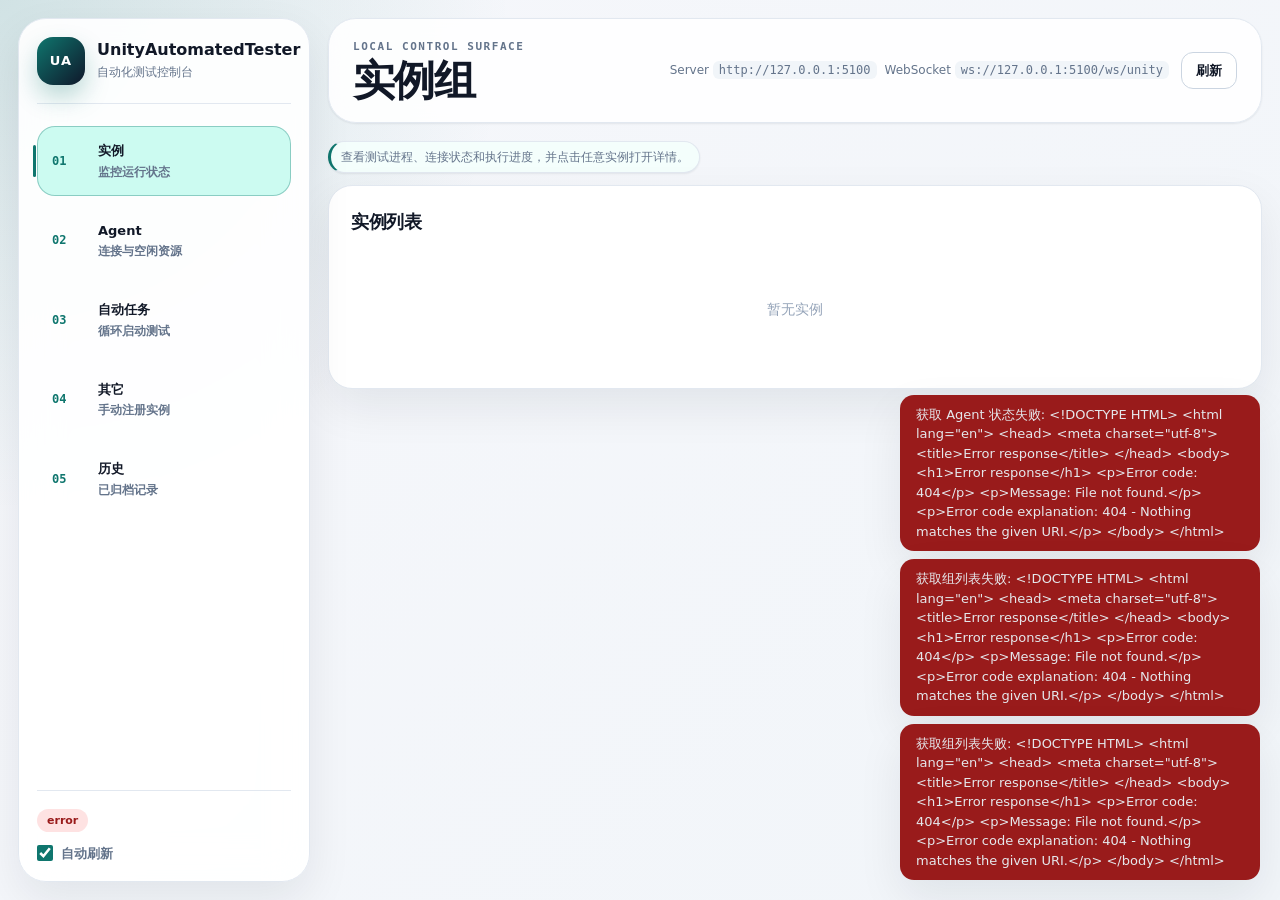
==== server/app/web/index.html @ c998a2e7 "第一次提交" ====
<!DOCTYPE html>
<html lang="zh-CN">
<head>
<meta charset="UTF-8">
<meta name="viewport" content="width=device-width, initial-scale=1.0, viewport-fit=cover">
<meta name="color-scheme" content="light dark">
<meta name="theme-color" content="#f6f7fb" media="(prefers-color-scheme:light)">
<meta name="theme-color" content="#080b12" media="(prefers-color-scheme:dark)">
<title>UnityAutomatedTester</title>
<link rel="stylesheet" href="styles.css">
</head>
<body>
<a href="#main-content" class="skip-link">跳转到主内容</a>

<div id="app" class="shell">
  <aside class="sidebar" aria-label="功能导航">
    <div class="brand-block">
      <div class="brand-mark" aria-hidden="true">UA</div>
      <div>
        <h1>UnityAutomatedTester</h1>
        <p>自动化测试控制台</p>
      </div>
    </div>

    <nav class="side-tabs" role="tablist" aria-label="功能选项卡">
      <button type="button" class="side-tab active" role="tab" id="tab-instances" aria-selected="true" aria-controls="panel-instances" onclick="switchTab('instances')">
        <span class="tab-kicker">01</span>
        <span class="tab-title">实例</span>
        <span class="tab-desc">监控运行状态</span>
      </button>
      <button type="button" class="side-tab" role="tab" id="tab-agents" aria-selected="false" aria-controls="panel-agents" onclick="switchTab('agents')">
        <span class="tab-kicker">02</span>
        <span class="tab-title">Agent</span>
        <span class="tab-desc">连接与空闲资源</span>
      </button>
      <button type="button" class="side-tab" role="tab" id="tab-automation" aria-selected="false" aria-controls="panel-automation" onclick="switchTab('automation')">
        <span class="tab-kicker">03</span>
        <span class="tab-title">自动任务</span>
        <span class="tab-desc">循环启动测试</span>
      </button>
      <button type="button" class="side-tab" role="tab" id="tab-tools" aria-selected="false" aria-controls="panel-tools" onclick="switchTab('tools')">
        <span class="tab-kicker">04</span>
        <span class="tab-title">其它</span>
        <span class="tab-desc">手动注册实例</span>
      </button>
      <button type="button" class="side-tab" role="tab" id="tab-history" aria-selected="false" aria-controls="panel-history" onclick="switchTab('history')">
        <span class="tab-kicker">05</span>
        <span class="tab-title">历史</span>
        <span class="tab-desc">已归档记录</span>
      </button>
    </nav>

    <div class="sidebar-footer">
      <span id="health-badge" class="badge badge-pending" role="status" aria-live="polite">checking...</span>
      <label class="toggle-label">
        <input type="checkbox" id="auto-refresh" checked onchange="toggleAutoRefresh()">
        自动刷新
      </label>
    </div>
  </aside>

  <main class="workspace" id="main-content">
    <header class="topbar">
      <div>
        <p class="eyebrow">Local Control Surface</p>
        <h2 id="page-title">Unity 实例</h2>
      </div>
      <div class="topbar-actions">
        <div class="server-info">
          <span>Server <code>http://127.0.0.1:5100</code></span>
          <span>WebSocket <code>ws://127.0.0.1:5100/ws/unity</code></span>
        </div>
        <button type="button" onclick="refreshAll()">刷新</button>
      </div>
    </header>

    <section class="tab-panel active" id="panel-instances" role="tabpanel" aria-labelledby="tab-instances">
      <div class="panel-note">查看测试进程、连接状态和执行进度，并点击任意实例打开详情。</div>
      <section class="card instance-list-section" aria-labelledby="instances-heading">
        <h3 id="instances-heading">实例列表</h3>
        <div id="instance-list">
          <div class="empty">暂无实例</div>
        </div>
      </section>
    </section>

    <section class="tab-panel" id="panel-agents" role="tabpanel" aria-labelledby="tab-agents" hidden>
      <div class="panel-note">查看 Agent 连接状态、空闲项目实例和资源占用情况。</div>
      <div id="agent-list">
        <div class="empty">暂无 Agent 连接</div>
      </div>
    </section>

    <section class="tab-panel" id="panel-automation" role="tabpanel" aria-labelledby="tab-automation" hidden>
      <div class="panel-note">配置循环自动任务：一轮完成后等待指定时间，有空闲实例后继续下一轮。</div>
      <section class="card" aria-labelledby="automation-heading">
        <div class="card-header">
          <h3 id="automation-heading">自动任务</h3>
          <button type="button" class="btn-primary" onclick="openAutomationCreateDialog()">+ 新建任务</button>
        </div>
        <div id="automation-list">
          <div class="empty">暂无自动任务</div>
        </div>
      </section>
    </section>

    <section class="tab-panel" id="panel-tools" role="tabpanel" aria-labelledby="tab-tools" hidden>
      <div class="panel-note">用于 Unity 已打开时，将外部实例手动注册到控制台。</div>
      <section class="card" aria-labelledby="manual-heading">
        <h3 id="manual-heading">手动注册</h3>
        <div class="form-group">
          <label for="inp-manual-id">instance_id</label>
          <input type="text" id="inp-manual-id" autocomplete="off" spellcheck="false" value="manual-unity-001">
        </div>
        <div class="form-actions">
          <button type="button" class="btn-primary" onclick="registerManual(this)">注册</button>
        </div>
        <div id="manual-error" class="error-box" role="alert" aria-live="assertive" hidden></div>
      </section>
    </section>

    <section class="tab-panel" id="panel-history" role="tabpanel" aria-labelledby="tab-history" hidden>
      <div class="panel-note">已归档的组执行记录。</div>
      <section class="card history-list-section" aria-labelledby="history-heading">
        <div class="card-header">
          <h3 id="history-heading">执行历史 — 组</h3>
          <div>
            <span id="history-selected-count" style="margin-right:8px;color:var(--color-text-secondary);font-size:13px"></span>
            <button type="button" class="btn-sm" onclick="selectAllHistory()">全选</button>
            <button type="button" class="btn-sm" onclick="unselectAllHistory()">取消选择</button>
            <button type="button" class="btn-sm btn-danger" onclick="deleteSelectedHistory()">删除选中</button>
          </div>
        </div>
        <div id="history-groups-list">
          <div class="empty">暂无组历史记录</div>
        </div>
        <div id="history-pagination" class="pagination-bar" hidden>
          <span id="pagination-info" class="pagination-info"></span>
          <div class="pagination-btns">
            <button type="button" class="btn-sm" onclick="goToHistoryPage(1)">首页</button>
            <button type="button" class="btn-sm" id="pagination-prev" onclick="goToHistoryPage(_historyPage - 1)">上一页</button>
            <span id="pagination-pages" class="pagination-pages"></span>
            <button type="button" class="btn-sm" id="pagination-next" onclick="goToHistoryPage(_historyPage + 1)">下一页</button>
            <button type="button" class="btn-sm" onclick="goToHistoryPage(_historyTotalPages)">末页</button>
          </div>
        </div>
      </section>
    </section>
  </main>

  <div id="automation-modal" class="overlay" role="dialog" aria-modal="true" aria-labelledby="automation-modal-title" hidden>
    <div class="detail-panel automation-modal-panel">
      <div class="detail-header">
        <h2 id="automation-modal-title">新建自动任务</h2>
        <button class="close-btn" onclick="closeAutomationDialog()" aria-label="关闭">&times;</button>
      </div>
      <div class="detail-body">
        <form id="automation-form" novalidate>
          <div class="form-grid two-col">
            <div class="form-group">
              <label for="auto-name">任务名称</label>
              <input type="text" id="auto-name" autocomplete="off" spellcheck="false" value="Auto Task">
            </div>
            <div class="form-group">
              <label for="auto-project-id">project_id</label>
              <input type="text" id="auto-project-id" autocomplete="off" spellcheck="false" value="Project-One">
            </div>
            <div class="form-group">
              <label for="auto-interval">等待间隔秒数</label>
              <input type="number" id="auto-interval" min="0" value="300">
            </div>
            <div class="form-group">
              <label for="auto-max-runs">最大运行次数 <span class="json-badge">留空无限</span></label>
              <input type="number" id="auto-max-runs" min="1" placeholder="无限循环">
            </div>
            <div class="form-group">
              <label for="auto-battle-log-root">战斗服日志路径 <span class="json-badge">可选</span></label>
              <input type="text" id="auto-battle-log-root" autocomplete="off" spellcheck="false" placeholder="D:\...\logs\Battle">
            </div>
            <div class="form-group">
              <label for="auto-group-name">group_name</label>
              <input type="text" id="auto-group-name" autocomplete="off" spellcheck="false" value="Auto Group">
            </div>
            <div class="form-group">
              <label for="auto-method">execute_method</label>
              <input type="text" id="auto-method" autocomplete="off" spellcheck="false" value="HotFix.Test.GameAutomatedTester.AutomatedTesterStart.BatchStartTest">
            </div>
          </div>
          <div class="form-group">
            <label for="auto-group-args">组公共 args <span class="json-badge">JSON，与实例 args 合并</span></label>
            <textarea id="auto-group-args" rows="5" spellcheck="false" autocomplete="off" style="font-family:'SF Mono',Consolas,monospace">{}</textarea>
          </div>
          <div class="form-section-divider">
            <h4>实例配置</h4>
            <button type="button" class="btn-sm" onclick="addAutomationInstance()">+ 添加实例</button>
          </div>
          <div id="automation-instances"></div>
          <div id="automation-error" class="error-box" role="alert" aria-live="assertive" hidden></div>
          <div class="form-actions" style="margin-top:16px">
            <button type="button" onclick="closeAutomationDialog()">取消</button>
            <button type="button" class="btn-primary" onclick="createAutomationTaskFromDialog(this)">保存任务</button>
          </div>
        </form>
      </div>
    </div>
  </div>

  <div id="detail-overlay" class="overlay" role="dialog" aria-modal="true" aria-labelledby="detail-title" hidden>
    <div class="detail-panel">
      <div class="detail-header">
        <button class="back-btn" id="detail-back-btn" onclick="backFromInstanceDetail()" aria-label="返回" hidden>&larr; 返回</button>
        <h2 id="detail-title">实例详情</h2>
        <button class="close-btn" onclick="closeDetail()" aria-label="关闭详情">&times;</button>
      </div>
      <div class="detail-body">
        <div class="detail-section" id="detail-section-info">
          <h3>基本信息</h3>
          <table id="detail-info" class="info-table" aria-label="基本信息"></table>
        </div>
        <div class="detail-section" id="detail-section-progress">
          <h3>进度</h3>
          <div id="detail-progress"></div>
        </div>
        <div class="detail-section" id="detail-section-logs">
          <h3>日志</h3>
          <div id="detail-logs" class="logs-container" role="log" aria-live="polite">
            <div class="empty">暂无日志</div>
          </div>
        </div>
        <div class="detail-section" id="detail-section-result">
          <h3>结果</h3>
          <div id="detail-result" class="result-box">
            <div class="empty">暂无结果</div>
          </div>
        </div>
        <div class="detail-section" id="detail-section-actions">
          <h3>操作</h3>
          <div class="detail-actions">
            <button type="button" onclick="sendPing(currentDetailId)">发送 Ping</button>
            <button type="button" onclick="sendShutdown(currentDetailId)" class="btn-danger">发送 Shutdown</button>
            <button type="button" onclick="sendStartTest(currentDetailId)">发送 Start Test</button>
            <button type="button" onclick="sendStopTest(currentDetailId)">发送 Stop Test</button>
            <button type="button" onclick="stopInstance(currentDetailId)" class="btn-danger">停止实例</button>
          </div>
          <div class="form-group" style="margin-top:12px">
            <label for="inp-custom-message">自定义消息 <span class="json-badge">JSON</span></label>
            <textarea id="inp-custom-message" rows="4" spellcheck="false" autocomplete="off">{
  "type": "custom_command",
  "payload": {
    "message": "hello unity"
  }
}</textarea>
          </div>
          <button type="button" onclick="sendCustomMessage(currentDetailId)">发送自定义消息</button>
          <div id="detail-error" class="error-box" role="alert" aria-live="assertive" hidden></div>
        </div>
      </div>
    </div>
  </div>

  <div id="toast-container" aria-live="polite" aria-relevant="additions"></div>
</div>

<div id="automation-detail-modal" class="overlay" role="dialog" aria-modal="true" aria-labelledby="auto-detail-title" hidden>
  <div class="detail-panel" style="max-width:1000px">
    <div class="detail-header">
      <h2 id="auto-detail-title">自动任务详情</h2>
      <button class="close-btn" onclick="closeAutomationDetail()" aria-label="关闭">&times;</button>
    </div>
    <div class="detail-body">
      <div class="detail-section">
        <h3>任务配置</h3>
        <table id="auto-detail-info" class="info-table" aria-label="任务配置"></table>
      </div>
      <div class="detail-section">
        <h3>任务总结</h3>
        <div id="auto-detail-summary" style="display:flex;gap:24px;flex-wrap:wrap"></div>
      </div>
      <div class="detail-section" id="auto-detail-runs-section">
        <h3>执行记录</h3>
        <div id="auto-detail-runs"><div class="empty">暂无执行记录</div></div>
      </div>
    </div>
  </div>
</div>

<script src="app.js"></script>
</body>
</html>
---- server/app/web/styles.css ----
/* ======== Theme ======== */
:root {
  --color-bg: #f6f7fb;
  --color-shell: #ffffff;
  --color-surface: #ffffff;
  --color-surface-soft: #f1f5f9;
  --color-text: #111827;
  --color-text-secondary: #64748b;
  --color-text-muted: #94a3b8;
  --color-border: #e2e8f0;
  --color-border-strong: #cbd5e1;
  --color-input-bg: #f8fafc;
  --color-primary: #0f766e;
  --color-primary-hover: #0d9488;
  --color-primary-soft: #ccfbf1;
  --color-danger: #dc2626;
  --color-danger-hover: #b91c1c;
  --color-success: #22c55e;
  --color-success-bg: #dcfce7;
  --color-error-bg: #fee2e2;
  --color-error-text: #991b1b;
  --color-error-border: #fecaca;
  --color-overlay: rgba(15, 23, 42, 0.45);
  --color-logs-bg: #0f172a;
  --color-logs-text: #dbeafe;
  --shadow-card: 0 18px 45px rgba(15, 23, 42, 0.08);
  --shadow-subtle: 0 1px 2px rgba(15, 23, 42, 0.08);
  --safe-area-top: env(safe-area-inset-top, 0px);
  --safe-area-bottom: env(safe-area-inset-bottom, 0px);
  --safe-area-left: env(safe-area-inset-left, 0px);
  --safe-area-right: env(safe-area-inset-right, 0px);
  color-scheme: light;
}

@media (prefers-color-scheme: dark) {
  :root {
    --color-bg: #080b12;
    --color-shell: #0f172a;
    --color-surface: #111827;
    --color-surface-soft: #1e293b;
    --color-text: #e5e7eb;
    --color-text-secondary: #94a3b8;
    --color-text-muted: #64748b;
    --color-border: #1f2937;
    --color-border-strong: #334155;
    --color-input-bg: #0f172a;
    --color-primary: #2dd4bf;
    --color-primary-hover: #5eead4;
    --color-primary-soft: rgba(45, 212, 191, 0.14);
    --color-danger: #ef4444;
    --color-danger-hover: #f87171;
    --color-success-bg: #064e3b;
    --color-error-bg: #450a0a;
    --color-error-text: #fca5a5;
    --color-error-border: #7f1d1d;
    --color-overlay: rgba(0, 0, 0, 0.68);
    --color-logs-bg: #020617;
    --color-logs-text: #cbd5e1;
    --shadow-card: 0 22px 55px rgba(0, 0, 0, 0.32);
    --shadow-subtle: 0 1px 2px rgba(0, 0, 0, 0.35);
    color-scheme: dark;
  }
}

/* ======== Reset ======== */
*,
*::before,
*::after {
  box-sizing: border-box;
}

* {
  margin: 0;
  padding: 0;
}

html {
  min-height: 100%;
}

body {
  min-height: 100vh;
  font-family: ui-sans-serif, system-ui, -apple-system, BlinkMacSystemFont, "Segoe UI", sans-serif;
  background:
    radial-gradient(circle at top left, rgba(15, 118, 110, 0.16), transparent 32rem),
    linear-gradient(135deg, var(--color-bg), var(--color-surface-soft));
  color: var(--color-text);
  line-height: 1.5;
  -webkit-tap-highlight-color: transparent;
  touch-action: manipulation;
  padding: var(--safe-area-top) var(--safe-area-right) var(--safe-area-bottom) var(--safe-area-left);
}

button,
input,
textarea {
  font: inherit;
}

/* ======== Accessibility ======== */
.skip-link {
  position: fixed;
  top: -100%;
  left: 50%;
  z-index: 9999;
  transform: translateX(-50%);
  background: var(--color-primary);
  color: #fff;
  padding: 8px 16px;
  border-radius: 0 0 10px 10px;
  font-size: 14px;
  font-weight: 700;
  text-decoration: none;
  transition: top 0.2s ease;
}

.skip-link:focus {
  top: 0;
}

/* ======== Shell ======== */
.shell {
  width: min(1440px, 100%);
  min-height: 100vh;
  margin: 0 auto;
  padding: 18px;
  display: grid;
  grid-template-columns: 292px minmax(0, 1fr);
  gap: 18px;
  overflow-x: hidden;
}

.sidebar {
  position: sticky;
  top: 18px;
  height: calc(100vh - 36px);
  min-height: 620px;
  display: flex;
  flex-direction: column;
  padding: 18px;
  border: 1px solid var(--color-border);
  border-radius: 28px;
  background: color-mix(in srgb, var(--color-shell) 92%, transparent);
  box-shadow: var(--shadow-card);
  backdrop-filter: blur(20px);
}

.brand-block {
  display: grid;
  grid-template-columns: 48px minmax(0, 1fr);
  gap: 12px;
  align-items: center;
  padding-bottom: 18px;
  border-bottom: 1px solid var(--color-border);
}

.brand-mark {
  display: grid;
  place-items: center;
  width: 48px;
  height: 48px;
  border-radius: 16px;
  background: linear-gradient(135deg, var(--color-primary), #0f172a);
  color: #fff;
  font-size: 13px;
  font-weight: 900;
  letter-spacing: 0.08em;
  box-shadow: 0 12px 25px rgba(15, 118, 110, 0.28);
}

.brand-block h1 {
  font-size: 16px;
  line-height: 1.15;
  text-wrap: balance;
}

.brand-block p,
.eyebrow,
.panel-note,
.tab-desc {
  color: var(--color-text-secondary);
}

.brand-block p {
  margin-top: 4px;
  font-size: 12px;
}

.side-tabs {
  display: grid;
  gap: 10px;
  margin-top: 22px;
}

.side-tab {
  position: relative;
  display: grid;
  grid-template-columns: 34px minmax(0, 1fr);
  grid-template-areas:
    "kicker title"
    "kicker desc";
  column-gap: 12px;
  row-gap: 2px;
  width: 100%;
  padding: 14px;
  border: 1px solid transparent;
  border-radius: 18px;
  background: transparent;
  color: var(--color-text);
  text-align: left;
  cursor: pointer;
  transition: background-color 0.18s ease, border-color 0.18s ease, transform 0.12s ease, color 0.18s ease;
}

.side-tab:hover {
  background: var(--color-surface-soft);
  transform: translateX(2px);
}

.side-tab:focus-visible,
button:focus-visible,
input:focus-visible,
textarea:focus-visible {
  outline: 2px solid var(--color-primary);
  outline-offset: 2px;
}

.side-tab.active {
  background: var(--color-primary-soft);
  border-color: color-mix(in srgb, var(--color-primary) 35%, transparent);
}

.side-tab.active::before {
  content: "";
  position: absolute;
  left: -5px;
  top: 18px;
  bottom: 18px;
  width: 3px;
  border-radius: 999px;
  background: var(--color-primary);
}

.tab-kicker {
  grid-area: kicker;
  align-self: center;
  color: var(--color-primary);
  font-family: "SF Mono", Consolas, monospace;
  font-size: 12px;
  font-weight: 800;
}

.tab-title {
  grid-area: title;
  font-weight: 800;
}

.tab-desc {
  grid-area: desc;
  font-size: 12px;
  min-width: 0;
  overflow: hidden;
  text-overflow: ellipsis;
  white-space: nowrap;
}

.sidebar-footer {
  margin-top: auto;
  display: grid;
  gap: 12px;
  padding-top: 18px;
  border-top: 1px solid var(--color-border);
}

.workspace {
  min-width: 0;
  display: grid;
  grid-template-rows: auto auto;
  align-content: start;
  gap: 18px;
}

.topbar {
  display: flex;
  justify-content: space-between;
  gap: 18px;
  align-items: center;
  padding: 20px 24px;
  border: 1px solid var(--color-border);
  border-radius: 28px;
  background: color-mix(in srgb, var(--color-shell) 88%, transparent);
  box-shadow: var(--shadow-subtle);
  backdrop-filter: blur(20px);
}

.eyebrow {
  font-family: "SF Mono", Consolas, monospace;
  font-size: 11px;
  font-weight: 800;
  letter-spacing: 0.14em;
  text-transform: uppercase;
}

.topbar h2 {
  margin-top: 4px;
  font-size: clamp(24px, 4vw, 42px);
  line-height: 1;
  letter-spacing: -0.04em;
  text-wrap: balance;
}

.topbar-actions {
  min-width: 0;
  display: flex;
  align-items: center;
  gap: 12px;
}

.server-info {
  min-width: 0;
  display: flex;
  flex-wrap: wrap;
  justify-content: flex-end;
  gap: 8px;
  color: var(--color-text-secondary);
  font-size: 12px;
}

.server-info span {
  min-width: 0;
  max-width: 360px;
  overflow: hidden;
  text-overflow: ellipsis;
  white-space: nowrap;
}

code {
  padding: 2px 6px;
  border-radius: 6px;
  background: var(--color-surface-soft);
  font-family: "SF Mono", Consolas, monospace;
  font-size: 12px;
}

.tab-panel {
  min-width: 0;
  display: grid;
  grid-auto-rows: max-content;
  align-content: start;
  gap: 12px;
}

.tab-panel[hidden] {
  display: none;
}

.panel-note {
  width: fit-content;
  max-width: 100%;
  padding: 7px 10px;
  border: 1px solid var(--color-border);
  border-left: 3px solid var(--color-primary);
  border-radius: 999px;
  background: color-mix(in srgb, var(--color-surface) 78%, var(--color-primary-soft));
  font-size: 12px;
  line-height: 1.35;
  box-shadow: var(--shadow-subtle);
}

.card {
  min-width: 0;
  padding: 22px;
  border: 1px solid var(--color-border);
  border-radius: 24px;
  background: var(--color-surface);
  box-shadow: var(--shadow-card);
}

.card h3 {
  margin-bottom: 18px;
  font-size: 18px;
  letter-spacing: -0.02em;
}

/* ======== Form ======== */
.form-grid {
  display: grid;
  grid-template-columns: repeat(2, minmax(0, 1fr));
  gap: 14px;
}

.form-group {
  margin-bottom: 14px;
}

.form-group label {
  display: block;
  margin-bottom: 6px;
  color: var(--color-text-secondary);
  font-size: 12px;
  font-weight: 800;
  letter-spacing: 0.02em;
}

.form-group input,
.form-group textarea {
  width: 100%;
  min-width: 0;
  padding: 10px 12px;
  border: 1px solid var(--color-border-strong);
  border-radius: 12px;
  background: var(--color-input-bg);
  color: var(--color-text);
  font-family: "SF Mono", Consolas, monospace;
  font-size: 13px;
  transition: border-color 0.15s ease, box-shadow 0.15s ease, background-color 0.15s ease;
}

.form-group input:focus-visible,
.form-group textarea:focus-visible {
  border-color: var(--color-primary);
  box-shadow: 0 0 0 4px color-mix(in srgb, var(--color-primary) 18%, transparent);
}

textarea {
  min-height: 120px;
  resize: vertical;
  tab-size: 2;
}

.json-badge {
  display: inline-block;
  padding: 1px 6px;
  border-radius: 999px;
  background: var(--color-primary-soft);
  color: var(--color-primary);
  font-size: 10px;
  font-weight: 900;
}

.form-actions,
.detail-actions {
  display: flex;
  flex-wrap: wrap;
  gap: 8px;
}

/* ======== Buttons ======== */
button {
  min-height: 34px;
  display: inline-flex;
  align-items: center;
  justify-content: center;
  gap: 6px;
  padding: 8px 14px;
  border: 1px solid var(--color-border-strong);
  border-radius: 12px;
  background: var(--color-surface);
  color: var(--color-text);
  font-size: 13px;
  font-weight: 750;
  cursor: pointer;
  touch-action: manipulation;
  -webkit-tap-highlight-color: transparent;
  transition: background-color 0.15s ease, border-color 0.15s ease, color 0.15s ease, transform 0.1s ease;
}

button:hover {
  background: var(--color-surface-soft);
  border-color: var(--color-text-muted);
}

button:active {
  transform: translateY(1px) scale(0.99);
}

button:disabled {
  opacity: 0.58;
  cursor: not-allowed;
  transform: none;
}

.btn-primary {
  border-color: var(--color-primary);
  background: var(--color-primary);
  color: #fff;
}

.btn-primary:hover {
  border-color: var(--color-primary-hover);
  background: var(--color-primary-hover);
}

.btn-danger {
  border-color: var(--color-danger);
  background: var(--color-danger);
  color: #fff;
}

.btn-danger:hover {
  border-color: var(--color-danger-hover);
  background: var(--color-danger-hover);
}

.btn-loading {
  position: relative;
  color: transparent !important;
  pointer-events: none;
}

.btn-loading::after {
  content: "";
  position: absolute;
  left: 50%;
  top: 50%;
  width: 14px;
  height: 14px;
  margin: -7px 0 0 -7px;
  border: 2px solid rgba(255,255,255,0.35);
  border-top-color: #fff;
  border-radius: 50%;
  animation: btnSpin 0.6s linear infinite;
}

@keyframes btnSpin {
  to { transform: rotate(360deg); }
}

.toggle-label {
  display: flex;
  align-items: center;
  gap: 8px;
  color: var(--color-text-secondary);
  font-size: 13px;
  font-weight: 700;
  cursor: pointer;
}

.toggle-label input {
  width: 16px;
  height: 16px;
  accent-color: var(--color-primary);
}

/* ======== Badges ======== */
.badge,
.state-badge {
  display: inline-flex;
  max-width: 100%;
  align-items: center;
  overflow: hidden;
  text-overflow: ellipsis;
  white-space: nowrap;
  border-radius: 999px;
  font-size: 11px;
  font-weight: 850;
  line-height: 1;
}

.badge {
  width: fit-content;
  padding: 6px 10px;
}

.state-badge {
  padding: 6px 9px;
}

.badge-ok { background: var(--color-success-bg); color: #065f46; }
.badge-error { background: var(--color-error-bg); color: var(--color-error-text); }
.badge-pending { background: #fef3c7; color: #92400e; }

.state-waiting_for_connection { background: #fef3c7; color: #92400e; }
.state-connected { background: #dbeafe; color: #1e40af; }
.state-running { background: #ede9fe; color: #5b21b6; }
.state-completed { background: #dcfce7; color: #166534; }
.state-failed { background: #fee2e2; color: #991b1b; }
.state-stopped { background: var(--color-surface-soft); color: var(--color-text-secondary); }
.state-stopping { background: #fef3c7; color: #92400e; }
.state-disconnected { background: #ffedd5; color: #9a3412; }
.state-ready { background: #dbeafe; color: #1e40af; }
.state-timeout { background: #fee2e2; color: #991b1b; }
.state-created { background: var(--color-border); color: var(--color-text); }
.state-starting { background: #fef3c7; color: #92400e; }

/* ======== Agent Fleet ======== */
#agent-list,
#instance-list {
  width: 100%;
  min-width: 0;
  overflow-x: auto;
}

.agent-hero {
  display: flex;
  justify-content: space-between;
  gap: 18px;
  margin-bottom: 18px;
  padding: 22px;
  border: 1px solid color-mix(in srgb, var(--color-primary) 22%, var(--color-border));
  border-radius: 26px;
  background:
    radial-gradient(circle at top right, color-mix(in srgb, var(--color-primary) 18%, transparent), transparent 36%),
    linear-gradient(135deg, var(--color-surface), color-mix(in srgb, var(--color-surface-soft) 70%, var(--color-surface)));
  box-shadow: var(--shadow-card);
}

.agent-hero h3 {
  margin: 2px 0 6px;
  font-size: 26px;
  letter-spacing: -0.04em;
}

.agent-hero p {
  color: var(--color-text-secondary);
  font-size: 14px;
}

.agent-hero-stats {
  display: flex;
  flex-wrap: wrap;
  gap: 10px;
  align-content: center;
  justify-content: flex-end;
}

.agent-hero-stats span {
  display: grid;
  min-width: 94px;
  padding: 12px 14px;
  border: 1px solid var(--color-border);
  border-radius: 18px;
  background: color-mix(in srgb, var(--color-surface) 78%, transparent);
  color: var(--color-text-secondary);
  font-size: 11px;
  font-weight: 800;
  box-shadow: var(--shadow-subtle);
}

.agent-hero-stats strong {
  color: var(--color-text);
  font-size: 22px;
  line-height: 1;
}

.agent-grid,
.automation-grid {
  display: grid;
  grid-template-columns: repeat(auto-fit, minmax(320px, 1fr));
  gap: 16px;
}

.agent-card {
  position: relative;
  overflow: hidden;
  padding: 18px;
  border: 1px solid var(--color-border);
  border-radius: 24px;
  background: var(--color-surface);
  box-shadow: var(--shadow-card);
}

.agent-card::before {
  content: "";
  position: absolute;
  inset: 0 0 auto 0;
  height: 4px;
  background: var(--color-border-strong);
}

.agent-card-ready::before { background: linear-gradient(90deg, var(--color-primary), #22c55e); }
.agent-card-busy::before { background: linear-gradient(90deg, #f97316, var(--color-danger)); }

.agent-card-head {
  display: flex;
  align-items: flex-start;
  justify-content: space-between;
  gap: 12px;
  margin-bottom: 16px;
}

.agent-name {
  font-size: 19px;
  font-weight: 900;
  letter-spacing: -0.03em;
}

.agent-subtitle,
.agent-server-id,
.agent-empty-slots {
  color: var(--color-text-secondary);
  font-size: 12px;
}

.agent-metrics {
  display: grid;
  grid-template-columns: repeat(3, minmax(0, 1fr));
  gap: 10px;
  margin-bottom: 12px;
}

.agent-metrics div {
  min-width: 0;
  padding: 10px;
  border: 1px solid var(--color-border);
  border-radius: 16px;
  background: var(--color-surface-soft);
}

.agent-metrics strong {
  display: block;
  overflow: hidden;
  color: var(--color-text);
  font-size: 15px;
  text-overflow: ellipsis;
  white-space: nowrap;
}

.agent-metrics span {
  color: var(--color-text-secondary);
  font-size: 11px;
  font-weight: 800;
}

.agent-server-id {
  margin-bottom: 12px;
  font-family: "SF Mono", Consolas, monospace;
}

.agent-slots {
  display: grid;
  gap: 8px;
}

.agent-slot {
  display: flex;
  align-items: center;
  justify-content: space-between;
  gap: 10px;
  padding: 10px 12px;
  border-radius: 16px;
  border: 1px solid var(--color-border);
  background: var(--color-surface-soft);
}

.agent-slot strong,
.agent-slot span,
.agent-slot em {
  display: block;
  font-style: normal;
}

.agent-slot strong {
  font-size: 13px;
}

.agent-slot span {
  color: var(--color-text-secondary);
  font-size: 11px;
}

.agent-slot em {
  padding: 5px 8px;
  border-radius: 999px;
  font-size: 10px;
  font-weight: 900;
}

.agent-slot-idle em {
  background: var(--color-success-bg);
  color: #166534;
}

.agent-slot-busy em {
  background: #fee2e2;
  color: #991b1b;
}

.state-online { background: var(--color-success-bg); color: #166534; }
.state-busy { background: #ede9fe; color: #5b21b6; }

/* ======== Instance Table ======== */

.instance-table {
  width: 100%;
  min-width: 720px;
  table-layout: fixed;
  border-collapse: separate;
  border-spacing: 0;
}

.instance-table th {
  position: sticky;
  top: 0;
  z-index: 1;
  padding: 10px 12px;
  background: var(--color-surface);
  color: var(--color-text-muted);
  border-bottom: 1px solid var(--color-border);
  text-align: left;
  font-size: 11px;
  font-weight: 900;
  text-transform: uppercase;
  white-space: nowrap;
}

.instance-table td {
  min-width: 0;
  padding: 14px 12px;
  border-bottom: 1px solid var(--color-border);
  font-size: 13px;
  font-variant-numeric: tabular-nums;
  vertical-align: middle;
}

.instance-table th:nth-child(1),
.instance-table td:nth-child(1) { width: 34%; }
.instance-table th:nth-child(2),
.instance-table td:nth-child(2) { width: 24%; }
.instance-table th:nth-child(3),
.instance-table td:nth-child(3) { width: 96px; }
.instance-table th:nth-child(4),
.instance-table td:nth-child(4) { width: 32%; }

.instance-table tr {
  cursor: pointer;
  transition: background-color 0.12s ease;
}

.instance-table tr:hover {
  background: var(--color-surface-soft);
}

.instance-table tr:focus-visible {
  outline: 2px solid var(--color-primary);
  outline-offset: -2px;
}

.instance-table tr:last-child td {
  border-bottom: none;
}

.instance-id {
  display: block;
  min-width: 0;
  overflow-wrap: anywhere;
  line-height: 1.35;
}

.progress-cell {
  min-width: 0;
}

.progress-bar-wrap {
  display: grid;
  grid-template-columns: minmax(72px, 1fr) max-content;
  align-items: center;
  gap: 8px;
  min-width: 0;
}

.progress-bar {
  width: 100%;
  min-width: 0;
  height: 12px;
  overflow: hidden;
  border-radius: 999px;
  background: var(--color-border);
}

.progress-fill {
  height: 100%;
  min-width: 0;
  border-radius: 999px;
  background: var(--color-success);
  transition: width 0.3s ease;
}

.progress-fill.running { background: #8b5cf6; }
.progress-fill.completed { background: var(--color-success); }
.progress-fill.failed { background: var(--color-danger); }

.progress-text {
  color: var(--color-text-secondary);
  font-size: 12px;
  font-variant-numeric: tabular-nums;
  white-space: nowrap;
}

/* ======== States ======== */
.empty {
  padding: 46px 20px;
  color: var(--color-text-muted);
  text-align: center;
  font-size: 14px;
}

.error-box {
  margin-top: 10px;
  padding: 12px 14px;
  border: 1px solid var(--color-error-border);
  border-radius: 14px;
  background: var(--color-error-bg);
  color: var(--color-error-text);
  font-size: 13px;
  white-space: pre-wrap;
}

.error-box[hidden] {
  display: none;
}

/* ======== Launch Instance List ======== */
.form-section-divider {
  display: flex;
  align-items: center;
  gap: 12px;
  margin: 18px 0 12px;
}

.form-section-divider h4 {
  font-size: 14px;
  font-weight: 800;
}

.btn-sm {
  padding: 4px 10px;
  font-size: 12px;
  min-height: 28px;
  border-radius: 8px;
}

.launch-instance-card {
  padding: 14px 16px;
  margin-bottom: 12px;
  border: 1px solid var(--color-border);
  border-radius: 14px;
  background: var(--color-surface-soft);
}

.launch-instance-card .card-header {
  display: flex;
  justify-content: space-between;
  align-items: center;
  margin-bottom: 10px;
}

.launch-instance-card .card-header h5 {
  font-size: 13px;
  font-weight: 800;
}

.launch-instance-card .card-header button {
  min-height: 24px;
  padding: 2px 8px;
  font-size: 11px;
  border-radius: 6px;
}

/* ======== Group Sections ======== */
.group-section {
  margin-bottom: 14px;
  border: 1px solid var(--color-border);
  border-radius: 16px;
  overflow: hidden;
  background: var(--color-surface);
}

.group-header {
  display: grid;
  grid-template-columns: 1fr auto;
  gap: 12px;
  align-items: center;
  padding: 14px 16px;
  background: var(--color-bg);
  cursor: pointer;
  transition: background-color 0.12s ease;
  user-select: none;
  -webkit-tap-highlight-color: transparent;
}

.group-header:hover {
  background: var(--color-surface-soft);
}

.group-header:focus-visible {
  outline: 2px solid var(--color-primary);
  outline-offset: -2px;
}

.group-header-info {
  min-width: 0;
  display: flex;
  flex-wrap: wrap;
  align-items: baseline;
  gap: 8px;
}

.group-header-info h4 {
  font-size: 15px;
  font-weight: 800;
}

.group-header-chevron {
  color: var(--color-text-muted);
  transition: transform 0.18s ease;
}

.group-section.collapsed .group-header-chevron {
  transform: rotate(-90deg);
}

.group-body {
  padding: 0;
  border-top: 1px solid var(--color-border);
}

.group-section.collapsed .group-body {
  display: none;
}

.group-instance-table {
  width: 100%;
  min-width: 500px;
  table-layout: fixed;
  border-collapse: collapse;
}

.group-instance-table th {
  padding: 8px 12px;
  background: var(--color-surface-soft);
  color: var(--color-text-muted);
  border-bottom: 1px solid var(--color-border);
  text-align: left;
  font-size: 11px;
  font-weight: 900;
  text-transform: uppercase;
  white-space: nowrap;
}

.group-instance-table td {
  min-width: 0;
  padding: 10px 12px;
  border-bottom: 1px solid var(--color-border);
  font-size: 13px;
  font-variant-numeric: tabular-nums;
  vertical-align: middle;
}

.group-instance-table th:nth-child(1),
.group-instance-table td:nth-child(1) { width: 22%; }
.group-instance-table th:nth-child(2),
.group-instance-table td:nth-child(2) { width: 18%; }
.group-instance-table th:nth-child(3),
.group-instance-table td:nth-child(3) { width: 14%; }
.group-instance-table th:nth-child(4),
.group-instance-table td:nth-child(4) { width: 28%; }
.group-instance-table th:nth-child(5),
.group-instance-table td:nth-child(5) { width: 18%; }

.group-instance-table tr {
  cursor: pointer;
  transition: background-color 0.1s ease;
}

.group-instance-table tr:hover {
  background: var(--color-bg);
}

/* ======== History Groups ======== */
#history-groups-list {
  width: 100%;
  min-width: 0;
}

.history-group-table {
  width: 100%;
  min-width: 540px;
  table-layout: fixed;
  border-collapse: separate;
  border-spacing: 0;
}

.history-group-table th {
  position: sticky;
  top: 0;
  z-index: 1;
  padding: 10px 12px;
  background: var(--color-surface);
  color: var(--color-text-muted);
  border-bottom: 1px solid var(--color-border);
  text-align: left;
  font-size: 11px;
  font-weight: 900;
  text-transform: uppercase;
  white-space: nowrap;
}

.history-group-table td {
  min-width: 0;
  padding: 12px;
  border-bottom: 1px solid var(--color-border);
  font-size: 13px;
  font-variant-numeric: tabular-nums;
  vertical-align: middle;
}

.history-group-table th:nth-child(1),
.history-group-table td:nth-child(1) { width: 26%; }
.history-group-table th:nth-child(2),
.history-group-table td:nth-child(2) { width: 16%; }
.history-group-table th:nth-child(3),
.history-group-table td:nth-child(3) { width: 16%; }
.history-group-table th:nth-child(4),
.history-group-table td:nth-child(4) { width: 20%; }
.history-group-table th:nth-child(5),
.history-group-table td:nth-child(5) { width: 22%; }

.history-group-table tr {
  cursor: pointer;
  transition: background-color 0.12s ease;
}

.history-group-table tr:hover {
  background: var(--color-surface-soft);
}

/* Report same badge */
.report-same {
  display: inline-flex;
  align-items: center;
  gap: 4px;
  padding: 3px 8px;
  border-radius: 999px;
  font-size: 11px;
  font-weight: 800;
}

.report-same-yes {
  background: #d1fae5;
  color: #065f46;
}

.report-same-no {
  background: #fee2e2;
  color: #991b1b;
}

.report-same-unknown {
  background: #fef3c7;
  color: #92400e;
}

/* ======== History Group Detail ======== */
.history-group-detail-table {
  width: 100%;
  font-size: 13px;
}

.history-group-detail-table td {
  padding: 5px 8px;
  word-break: break-word;
}

.history-group-detail-table td:first-child {
  width: 160px;
  color: var(--color-text-secondary);
  font-weight: 800;
  white-space: nowrap;
}

.compare-instances-table {
  width: 100%;
  min-width: 400px;
  table-layout: fixed;
  border-collapse: collapse;
  font-size: 13px;
}

.compare-instances-table th {
  padding: 8px 10px;
  background: var(--color-surface-soft);
  color: var(--color-text-muted);
  border-bottom: 1px solid var(--color-border);
  text-align: left;
  font-size: 11px;
  font-weight: 900;
  text-transform: uppercase;
  white-space: nowrap;
}

.compare-instances-table td {
  min-width: 0;
  padding: 8px 10px;
  border-bottom: 1px solid var(--color-border);
  vertical-align: middle;
  font-family: "SF Mono", Consolas, monospace;
  font-size: 12px;
}

.compare-instances-table th:nth-child(1),
.compare-instances-table td:nth-child(1) { width: 38%; }
.compare-instances-table th:nth-child(2),
.compare-instances-table td:nth-child(2) { width: 38%; }
.compare-instances-table th:nth-child(3),
.compare-instances-table td:nth-child(3) { width: 24%; }

/* ======== Automation Detail Summary/Pie ======== */
.summary-card {
  flex: 1;
  min-width: 240px;
  padding: 18px;
  border: 1px solid var(--color-border);
  border-radius: 18px;
  background: var(--color-surface-soft);
}

.summary-card h4 {
  margin-bottom: 12px;
  font-size: 14px;
  font-weight: 800;
}

.summary-numbers {
  display: flex;
  gap: 10px;
  margin-bottom: 14px;
}

.summary-numbers div {
  flex: 1;
  padding: 10px;
  border-radius: 12px;
  background: var(--color-surface);
  border: 1px solid var(--color-border);
  text-align: center;
}

.summary-numbers strong {
  display: block;
  font-size: 20px;
  line-height: 1.2;
}

.summary-numbers span {
  font-size: 11px;
  color: var(--color-text-muted);
  font-weight: 800;
}

.pie-chart-wrapper {
  display: flex;
  align-items: center;
  gap: 16px;
}

.pie-chart {
  width: 80px;
  height: 80px;
  min-width: 80px;
  border-radius: 50%;
  border: 1px solid var(--color-border);
}

.pie-legend {
  display: flex;
  flex-direction: column;
  gap: 6px;
  font-size: 12px;
}

.legend-dot {
  display: inline-block;
  width: 10px;
  height: 10px;
  border-radius: 50%;
  margin-right: 6px;
  vertical-align: middle;
}

.legend-dot.success { background: var(--color-success); }
.legend-dot.danger { background: var(--color-danger); }

/* ======== Automation Run Records Table ======== */
.auto-runs-table {
  width: 100%;
  min-width: 640px;
  table-layout: fixed;
  border-collapse: collapse;
  font-size: 13px;
}

.auto-runs-table th {
  padding: 8px 10px;
  background: var(--color-surface-soft);
  color: var(--color-text-muted);
  border-bottom: 1px solid var(--color-border);
  text-align: left;
  font-size: 11px;
  font-weight: 900;
  text-transform: uppercase;
  white-space: nowrap;
}

.auto-runs-table td {
  min-width: 0;
  padding: 10px;
  border-bottom: 1px solid var(--color-border);
  vertical-align: middle;
}

.auto-runs-table th:nth-child(1),
.auto-runs-table td:nth-child(1) { width: 16%; }
.auto-runs-table th:nth-child(2),
.auto-runs-table td:nth-child(2) { width: 16%; }
.auto-runs-table th:nth-child(3),
.auto-runs-table td:nth-child(3) { width: 12%; }
.auto-runs-table th:nth-child(4),
.auto-runs-table td:nth-child(4) { width: 10%; }
.auto-runs-table th:nth-child(5),
.auto-runs-table td:nth-child(5) { width: 12%; }
.auto-runs-table th:nth-child(6),
.auto-runs-table td:nth-child(6) { width: 20%; }
.auto-runs-table th:nth-child(7),
.auto-runs-table td:nth-child(7) { width: 14%; }

/* ======== History List ======== */
#history-list {
  width: 100%;
  min-width: 0;
}

.history-table {
  width: 100%;
  min-width: 640px;
  table-layout: fixed;
  border-collapse: separate;
  border-spacing: 0;
}

.history-table th {
  position: sticky;
  top: 0;
  z-index: 1;
  padding: 10px 12px;
  background: var(--color-surface);
  color: var(--color-text-muted);
  border-bottom: 1px solid var(--color-border);
  text-align: left;
  font-size: 11px;
  font-weight: 900;
  text-transform: uppercase;
  white-space: nowrap;
}

.history-table td {
  min-width: 0;
  padding: 12px;
  border-bottom: 1px solid var(--color-border);
  font-size: 13px;
  font-variant-numeric: tabular-nums;
  vertical-align: middle;
}

.history-table th:nth-child(1),
.history-table td:nth-child(1) { width: 30%; }
.history-table th:nth-child(2),
.history-table td:nth-child(2) { width: 18%; }
.history-table th:nth-child(3),
.history-table td:nth-child(3) { width: 22%; }
.history-table th:nth-child(4),
.history-table td:nth-child(4) { width: 30%; }

.history-table tr {
  cursor: pointer;
  transition: background-color 0.12s ease;
}

.history-table tr:hover {
  background: var(--color-surface-soft);
}

.history-table tr:focus-visible {
  outline: 2px solid var(--color-primary);
  outline-offset: -2px;
}

.history-table tr:last-child td {
  border-bottom: none;
}

/* ======== History Detail (hide operations) ======== */
.detail-panel.is-history .detail-actions,
.detail-panel.is-history .detail-section:has(.detail-actions) {
  display: none;
}

/* ======== Overlay / Detail ======== */
.overlay {
  position: fixed;
  inset: 0;
  z-index: 1000;
  display: flex;
  align-items: center;
  justify-content: center;
  padding: env(safe-area-inset-top) env(safe-area-inset-right) env(safe-area-inset-bottom) env(safe-area-inset-left);
  background: var(--color-overlay);
  overscroll-behavior: contain;
}

.overlay[hidden] {
  display: none;
}

.detail-panel {
  width: 900px;
  max-width: 95vw;
  max-height: 90vh;
  display: flex;
  flex-direction: column;
  overflow: hidden;
  border: 1px solid var(--color-border);
  border-radius: 28px;
  background: var(--color-surface);
  box-shadow: 0 24px 70px rgba(0,0,0,0.28);
  overscroll-behavior: contain;
}

.detail-header {
  display: flex;
  justify-content: space-between;
  align-items: center;
  gap: 16px;
  padding: 20px 24px;
  border-bottom: 1px solid var(--color-border);
}

.detail-header h2 {
  font-size: 20px;
  letter-spacing: -0.02em;
}

.close-btn {
  width: 38px;
  height: 38px;
  padding: 0;
  border: none;
  border-radius: 12px;
  background: transparent;
  color: var(--color-text-muted);
  font-size: 26px;
}

.close-btn:hover {
  background: var(--color-surface-soft);
  color: var(--color-text);
}

.back-btn {
  min-height: 34px;
  padding: 6px 10px;
  border: 1px solid var(--color-border);
  border-radius: 10px;
  background: var(--color-surface);
  color: var(--color-text-secondary);
  font-size: 12px;
  font-weight: 800;
  cursor: pointer;
}

.back-btn:hover {
  background: var(--color-surface-soft);
  color: var(--color-text);
}

.back-btn[hidden] {
  display: none;
}

.detail-panel.is-group-mode .back-btn {
  display: inline-flex;
}

.detail-panel.is-group-mode #detail-section-progress,
.detail-panel.is-group-mode #detail-section-logs,
.detail-panel.is-group-mode #detail-section-actions {
  display: none;
}

.detail-panel.is-group-mode #detail-section-info h3 {
  font-size: 14px;
}

.detail-panel.is-instance-from-group #detail-section-progress,
.detail-panel.is-instance-from-group #detail-section-logs,
.detail-panel.is-instance-from-group #detail-section-actions {
  display: none;
}

.detail-body {
  flex: 1;
  overflow-y: auto;
  padding: 22px 24px;
}

.detail-section {
  margin-bottom: 22px;
}

.detail-section h3 {
  margin-bottom: 10px;
  font-size: 15px;
}

.info-table {
  width: 100%;
  font-size: 13px;
}

.info-table td {
  padding: 5px 8px;
  word-break: break-word;
}

.info-table td:first-child {
  width: 180px;
  color: var(--color-text-secondary);
  font-weight: 800;
  white-space: nowrap;
}

.logs-container {
  height: 220px;
  overflow-y: auto;
  padding: 14px;
  border-radius: 16px;
  background: var(--color-logs-bg);
  color: var(--color-logs-text);
  font-family: "SF Mono", Consolas, monospace;
  font-size: 12px;
  line-height: 1.6;
}

.logs-container .empty,
.result-box .empty {
  padding: 20px;
  color: var(--color-text-muted);
  text-align: center;
}

.log-row {
  display: flex;
  gap: 8px;
  padding: 2px 0;
}

.log-time {
  color: var(--color-text-muted);
  white-space: nowrap;
}

.log-level {
  width: 60px;
  flex-shrink: 0;
  font-weight: 800;
  text-transform: uppercase;
}

.log-info .log-level { color: #60a5fa; }
.log-warning .log-level { color: #f59e0b; }
.log-error .log-level { color: #ef4444; }

.log-message {
  min-width: 0;
  flex: 1;
  color: var(--color-logs-text);
  overflow-wrap: anywhere;
}

.result-box {
  min-height: 44px;
  padding: 14px;
  border: 1px solid var(--color-border);
  border-radius: 16px;
  background: var(--color-input-bg);
  font-family: "SF Mono", Consolas, monospace;
  font-size: 12px;
  overflow-x: auto;
}

.result-box pre {
  white-space: pre-wrap;
  overflow-wrap: anywhere;
}

/* ======== Toast ======== */
#toast-container {
  position: fixed;
  right: 20px;
  bottom: 20px;
  z-index: 2000;
  display: flex;
  flex-direction: column;
  gap: 8px;
  pointer-events: none;
}

.toast {
  max-width: 360px;
  padding: 10px 16px;
  border-radius: 14px;
  background: #1f2937;
  color: #e5e7eb;
  box-shadow: var(--shadow-card);
  font-size: 13px;
  word-break: break-word;
  pointer-events: auto;
  animation: toastIn 0.2s ease;
}

.toast-success { background: #065f46; }
.toast-error { background: #991b1b; }

@keyframes toastIn {
  from { opacity: 0; transform: translateY(10px); }
  to { opacity: 1; transform: translateY(0); }
}

/* ======== Responsive ======== */
@media (max-width: 1040px) {
  .shell {
    grid-template-columns: 1fr;
  }

  .sidebar {
    position: static;
    height: auto;
    min-height: 0;
  }

  .side-tabs {
    grid-template-columns: repeat(3, minmax(0, 1fr));
  }

  .sidebar-footer {
    grid-template-columns: auto 1fr;
    align-items: center;
  }
}

@media (max-width: 760px) {
  .shell {
    padding: 10px;
    gap: 10px;
  }

  .sidebar,
  .topbar,
  .card {
    border-radius: 20px;
  }

  .brand-block,
  .topbar,
  .topbar-actions {
    align-items: flex-start;
  }

  .topbar,
  .topbar-actions {
    flex-direction: column;
  }

  .server-info {
    justify-content: flex-start;
  }

  .side-tabs {
    grid-template-columns: 1fr;
  }

  .form-grid {
    grid-template-columns: 1fr;
  }

  .panel-note {
    padding: 10px 12px;
  }

  .instance-table {
    min-width: 640px;
  }
}

@media (prefers-reduced-motion: reduce) {
  *,
  *::before,
  *::after {
    animation-duration: 0.01ms !important;
    animation-iteration-count: 1 !important;
    transition-duration: 0.01ms !important;
  }
}

/* ======== Pagination ======== */
.pagination-bar {
  display: flex;
  justify-content: center;
  align-items: center;
  gap: 12px;
  padding: 14px 0 4px 0;
  flex-wrap: wrap;
}

.pagination-info {
  font-size: 12px;
  color: var(--color-text-muted);
  font-weight: 700;
  white-space: nowrap;
}

.pagination-btns {
  display: flex;
  align-items: center;
  gap: 4px;
}

.pagination-pages {
  display: flex;
  gap: 4px;
}

.pagination-btns .btn-sm.pagination-active {
  background: var(--color-primary);
  color: #fff;
  font-weight: 800;
}
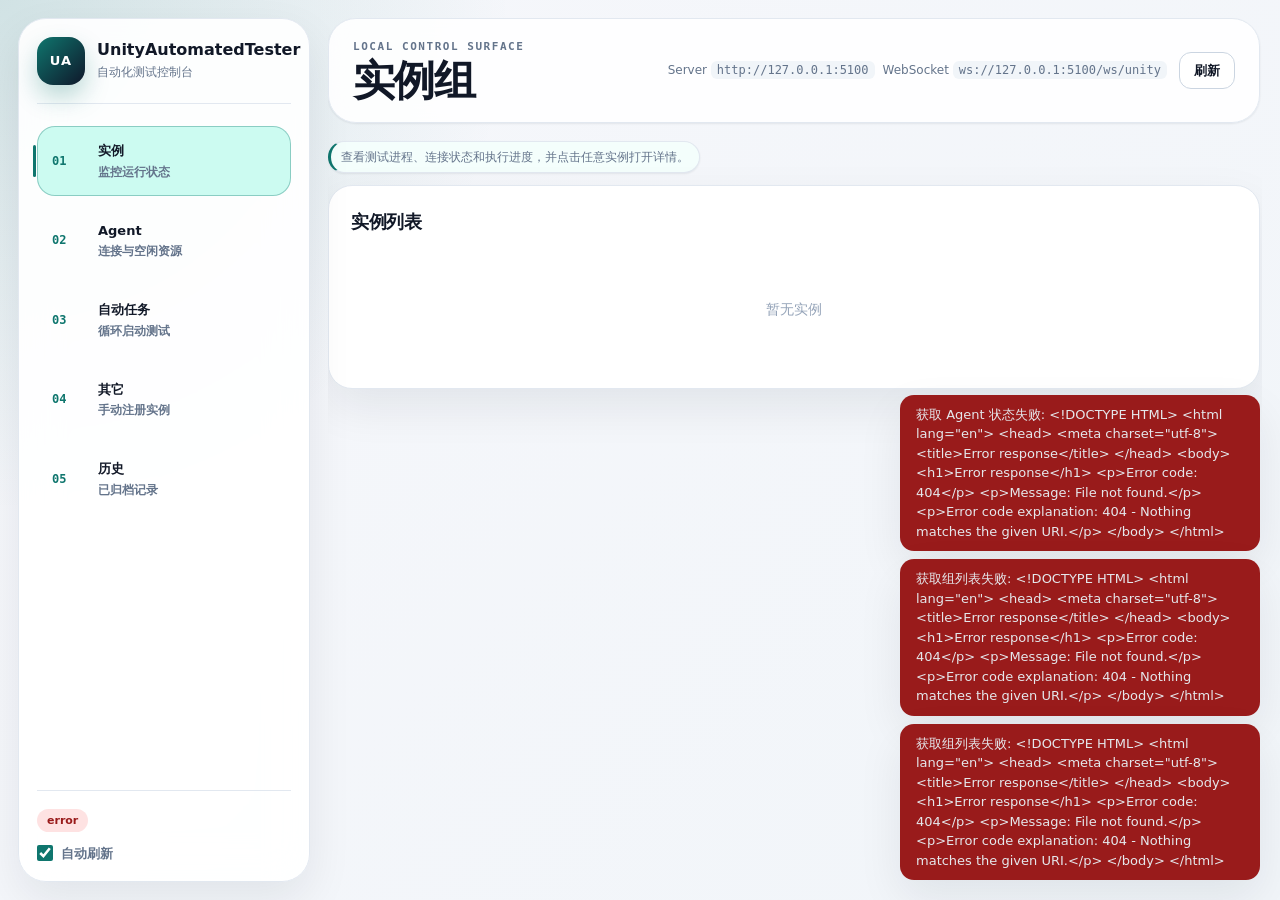
==== commit 0211b7be: "feat: 新增任务超时管控与战斗日志刷新，优化全平台功能 - 新增自动任务执行超时检测逻辑，超时后自动终止运行实例并标记任务状态 - 新增两个API接口，支持刷新组任务与自动任务的战斗服日志并重新对" ====
--- a/server/app/web/index.html
+++ b/server/app/web/index.html
@@ -7,7 +7,7 @@
 <meta name="theme-color" content="#f6f7fb" media="(prefers-color-scheme:light)">
 <meta name="theme-color" content="#080b12" media="(prefers-color-scheme:dark)">
 <title>UnityAutomatedTester</title>
-<link rel="stylesheet" href="styles.css">
+<link rel="stylesheet" href="styles.css?v=20260714-overlay-zindex">
 </head>
 <body>
 <a href="#main-content" class="skip-link">跳转到主内容</a>
@@ -162,6 +162,10 @@
               <input type="text" id="auto-name" autocomplete="off" spellcheck="false" value="Auto Task">
             </div>
             <div class="form-group">
+              <label for="auto-description">任务描述 <span class="json-badge">可选</span></label>
+              <input type="text" id="auto-description" autocomplete="off" spellcheck="false" placeholder="说明任务用途、场景或关注点">
+            </div>
+            <div class="form-group">
               <label for="auto-project-id">project_id</label>
               <input type="text" id="auto-project-id" autocomplete="off" spellcheck="false" value="Project-One">
             </div>
@@ -172,6 +176,10 @@
             <div class="form-group">
               <label for="auto-max-runs">最大运行次数 <span class="json-badge">留空无限</span></label>
               <input type="number" id="auto-max-runs" min="1" placeholder="无限循环">
+            </div>
+            <div class="form-group">
+              <label for="auto-execution-timeout">单次执行时限秒数 <span class="json-badge">留空无限</span></label>
+              <input type="number" id="auto-execution-timeout" min="1" placeholder="例如 1800">
             </div>
             <div class="form-group">
               <label for="auto-battle-log-root">战斗服日志路径 <span class="json-badge">可选</span></label>
@@ -284,6 +292,6 @@
   </div>
 </div>
 
-<script src="app.js"></script>
+<script src="app.js?v=20260714-keep-auto-detail"></script>
 </body>
 </html>
--- a/server/app/web/styles.css
+++ b/server/app/web/styles.css
@@ -75,11 +75,11 @@
 }
 
 html {
-  min-height: 100%;
+  height: 100%;
 }
 
 body {
-  min-height: 100vh;
+  height: 100vh;
   font-family: ui-sans-serif, system-ui, -apple-system, BlinkMacSystemFont, "Segoe UI", sans-serif;
   background:
     radial-gradient(circle at top left, rgba(15, 118, 110, 0.16), transparent 32rem),
@@ -89,6 +89,7 @@
   -webkit-tap-highlight-color: transparent;
   touch-action: manipulation;
   padding: var(--safe-area-top) var(--safe-area-right) var(--safe-area-bottom) var(--safe-area-left);
+  overflow: hidden;
 }
 
 button,
@@ -121,20 +122,18 @@
 /* ======== Shell ======== */
 .shell {
   width: min(1440px, 100%);
-  min-height: 100vh;
+  height: 100vh;
   margin: 0 auto;
   padding: 18px;
   display: grid;
   grid-template-columns: 292px minmax(0, 1fr);
   gap: 18px;
-  overflow-x: hidden;
+  overflow: hidden;
 }
 
 .sidebar {
-  position: sticky;
-  top: 18px;
   height: calc(100vh - 36px);
-  min-height: 620px;
+  min-height: 0;
   display: flex;
   flex-direction: column;
   padding: 18px;
@@ -274,10 +273,14 @@
 
 .workspace {
   min-width: 0;
+  height: calc(100vh - 36px);
   display: grid;
-  grid-template-rows: auto auto;
+  grid-template-rows: auto minmax(0, 1fr);
   align-content: start;
   gap: 18px;
+  overflow-y: auto;
+  overflow-x: hidden;
+  padding-right: 2px;
 }
 
 .topbar {
@@ -1085,7 +1088,7 @@
   position: sticky;
   top: 0;
   z-index: 1;
-  padding: 10px 12px;
+  padding: 8px 6px;
   background: var(--color-surface);
   color: var(--color-text-muted);
   border-bottom: 1px solid var(--color-border);
@@ -1098,23 +1101,39 @@
 
 .history-group-table td {
   min-width: 0;
-  padding: 12px;
+  padding: 9px 6px;
   border-bottom: 1px solid var(--color-border);
-  font-size: 13px;
+  font-size: 12px;
   font-variant-numeric: tabular-nums;
   vertical-align: middle;
 }
 
 .history-group-table th:nth-child(1),
-.history-group-table td:nth-child(1) { width: 26%; }
+.history-group-table td:nth-child(1) { width: 6%; }
 .history-group-table th:nth-child(2),
 .history-group-table td:nth-child(2) { width: 16%; }
 .history-group-table th:nth-child(3),
-.history-group-table td:nth-child(3) { width: 16%; }
+.history-group-table td:nth-child(3) { width: 12%; }
 .history-group-table th:nth-child(4),
-.history-group-table td:nth-child(4) { width: 20%; }
+.history-group-table td:nth-child(4) { width: 8%; }
 .history-group-table th:nth-child(5),
-.history-group-table td:nth-child(5) { width: 22%; }
+.history-group-table td:nth-child(5) { width: 14%; }
+.history-group-table th:nth-child(6),
+.history-group-table td:nth-child(6) { width: 10%; }
+.history-group-table th:nth-child(7),
+.history-group-table td:nth-child(7) { width: 11%; }
+.history-group-table th:nth-child(8),
+.history-group-table td:nth-child(8) { width: 11%; }
+.history-group-table th:nth-child(9),
+.history-group-table td:nth-child(9) { width: 12%; }
+.history-group-table th:nth-child(6),
+.history-group-table td:nth-child(6),
+.history-group-table th:nth-child(7),
+.history-group-table td:nth-child(7),
+.history-group-table th:nth-child(8),
+.history-group-table td:nth-child(8),
+.history-group-table th:nth-child(9),
+.history-group-table td:nth-child(9) { white-space: nowrap; }
 
 .history-group-table tr {
   cursor: pointer;
@@ -1291,7 +1310,7 @@
 }
 
 .auto-runs-table th {
-  padding: 8px 10px;
+  padding: 8px 6px;
   background: var(--color-surface-soft);
   color: var(--color-text-muted);
   border-bottom: 1px solid var(--color-border);
@@ -1304,25 +1323,35 @@
 
 .auto-runs-table td {
   min-width: 0;
-  padding: 10px;
+  padding: 9px 6px;
   border-bottom: 1px solid var(--color-border);
   vertical-align: middle;
 }
 
 .auto-runs-table th:nth-child(1),
-.auto-runs-table td:nth-child(1) { width: 16%; }
+.auto-runs-table td:nth-child(1) { width: 12%; }
 .auto-runs-table th:nth-child(2),
-.auto-runs-table td:nth-child(2) { width: 16%; }
+.auto-runs-table td:nth-child(2) { width: 14%; }
 .auto-runs-table th:nth-child(3),
-.auto-runs-table td:nth-child(3) { width: 12%; }
+.auto-runs-table td:nth-child(3) { width: 10%; }
 .auto-runs-table th:nth-child(4),
-.auto-runs-table td:nth-child(4) { width: 10%; }
+.auto-runs-table td:nth-child(4) { width: 7%; }
 .auto-runs-table th:nth-child(5),
-.auto-runs-table td:nth-child(5) { width: 12%; }
+.auto-runs-table td:nth-child(5) { width: 10%; }
 .auto-runs-table th:nth-child(6),
-.auto-runs-table td:nth-child(6) { width: 20%; }
+.auto-runs-table td:nth-child(6) { width: 10%; }
 .auto-runs-table th:nth-child(7),
 .auto-runs-table td:nth-child(7) { width: 14%; }
+.auto-runs-table th:nth-child(8),
+.auto-runs-table td:nth-child(8) { width: 14%; }
+.auto-runs-table th:nth-child(9),
+.auto-runs-table td:nth-child(9) { width: 9%; }
+.auto-runs-table th:nth-child(7),
+.auto-runs-table td:nth-child(7),
+.auto-runs-table th:nth-child(8),
+.auto-runs-table td:nth-child(8),
+.auto-runs-table th:nth-child(9),
+.auto-runs-table td:nth-child(9) { white-space: nowrap; }
 
 /* ======== History List ======== */
 #history-list {
@@ -1412,6 +1441,14 @@
   display: none;
 }
 
+#detail-overlay {
+  z-index: 1100;
+}
+
+#automation-detail-modal {
+  z-index: 1000;
+}
+
 .detail-panel {
   width: 900px;
   max-width: 95vw;
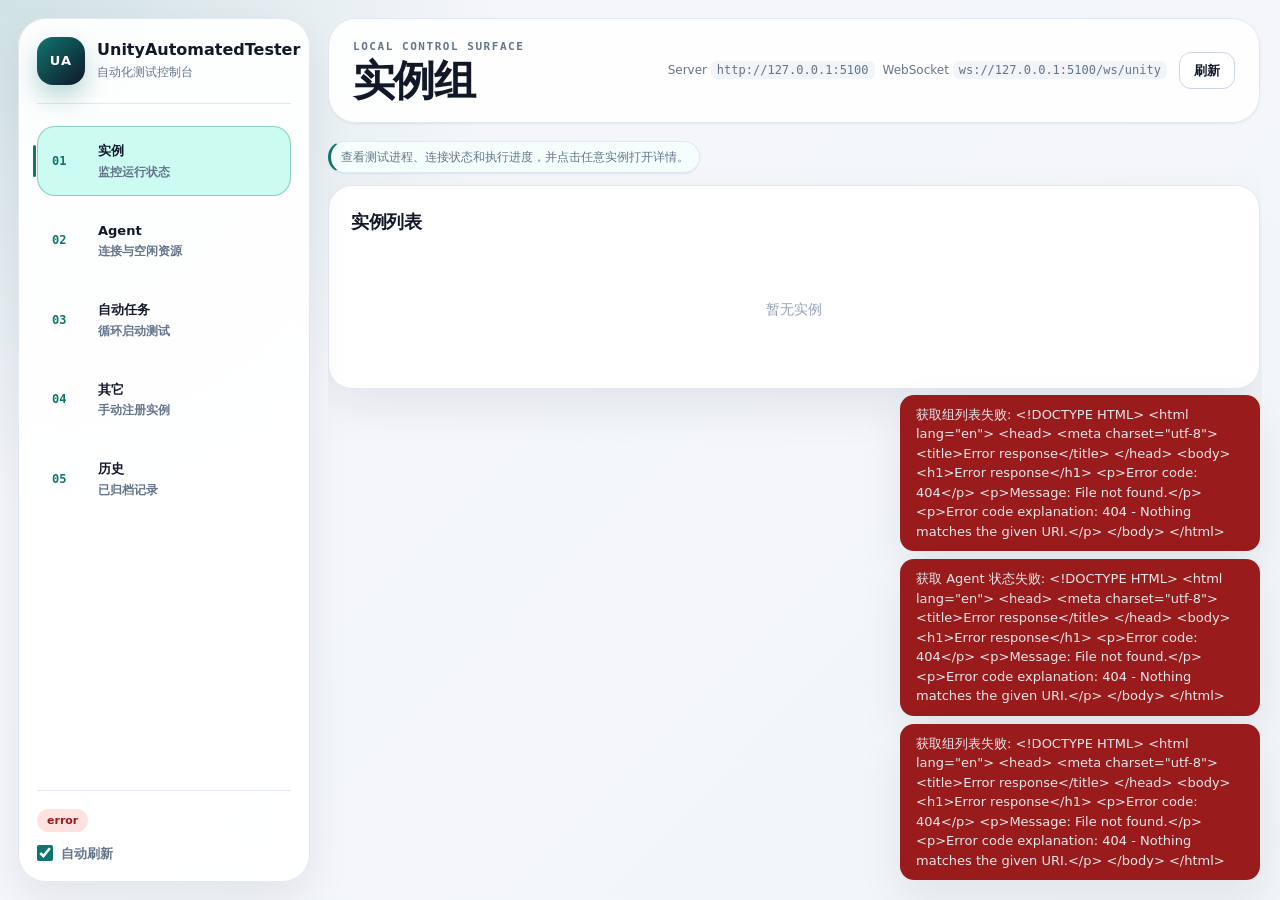
==== commit 7cf397d4: "refactor(server,web): 重构日志清洗规则并新增文件对比功能 1.  调整默认服务器监听地址为192.168.1.15 2.  重构日志清洗规则，统一Python和前端使用的规则文件" ====
--- a/server/app/web/index.html
+++ b/server/app/web/index.html
@@ -105,7 +105,7 @@
     </section>
 
     <section class="tab-panel" id="panel-tools" role="tabpanel" aria-labelledby="tab-tools" hidden>
-      <div class="panel-note">用于 Unity 已打开时，将外部实例手动注册到控制台。</div>
+      <div class="panel-note">手动注册实例，以及对比两个文件的内容差异。</div>
       <section class="card" aria-labelledby="manual-heading">
         <h3 id="manual-heading">手动注册</h3>
         <div class="form-group">
@@ -117,6 +117,55 @@
         </div>
         <div id="manual-error" class="error-box" role="alert" aria-live="assertive" hidden></div>
       </section>
+
+      <section class="card" aria-labelledby="filediff-heading" style="margin-top:20px">
+        <h3 id="filediff-heading">文件对比</h3>
+        <div style="display:flex;gap:12px;flex-wrap:wrap">
+          <div class="form-group" style="flex:1;min-width:260px">
+            <label>文件 A（基准）</label>
+            <div style="display:flex;gap:6px">
+              <input type="text" id="inp-file-left" readonly autocomplete="off" spellcheck="false" placeholder="点击浏览选择文件" style="flex:1;cursor:pointer;background:var(--color-surface-soft)" onclick="document.getElementById('file-input-left').click()">
+              <input type="file" id="file-input-left" style="display:none" onchange="onFileSelected('left', this)">
+              <button type="button" class="btn-sm" onclick="document.getElementById('file-input-left').click()">浏览</button>
+            </div>
+          </div>
+          <div class="form-group" style="flex:1;min-width:260px">
+            <label>文件 B（对比）</label>
+            <div style="display:flex;gap:6px">
+              <input type="text" id="inp-file-right" readonly autocomplete="off" spellcheck="false" placeholder="点击浏览选择文件" style="flex:1;cursor:pointer;background:var(--color-surface-soft)" onclick="document.getElementById('file-input-right').click()">
+              <input type="file" id="file-input-right" style="display:none" onchange="onFileSelected('right', this)">
+              <button type="button" class="btn-sm" onclick="document.getElementById('file-input-right').click()">浏览</button>
+            </div>
+          </div>
+        </div>
+        <div style="display:flex;gap:16px;align-items:center;margin-top:10px">
+          <label style="display:flex;align-items:center;gap:6px;font-size:13px;cursor:pointer">
+            <input type="checkbox" id="chk-clean-id" checked> 归一化动态 ID
+          </label>
+          <label style="display:flex;align-items:center;gap:6px;font-size:13px;cursor:pointer">
+            <input type="checkbox" id="chk-clean-content" checked> 清洗日志噪音
+          </label>
+        </div>
+        <div class="form-actions" style="margin-top:10px">
+          <button type="button" class="btn-primary" onclick="runFileDiff()">对比</button>
+        </div>
+        <div id="filediff-error" class="error-box" role="alert" aria-live="assertive" hidden></div>
+        <div id="filediff-result" style="margin-top:12px;display:none">
+          <div id="filediff-summary" style="font-size:13px;margin-bottom:8px"></div>
+          <div style="overflow-x:auto">
+            <table class="diff-table" style="width:100%;border-collapse:collapse;table-layout:fixed">
+              <thead>
+                <tr>
+                  <th class="diff-label" style="width:50%">文件 A（基准）</th>
+                  <th class="diff-label" style="width:50%">文件 B（对比）</th>
+                </tr>
+              </thead>
+              <tbody id="filediff-body"></tbody>
+            </table>
+          </div>
+        </div>
+      </section>
+
     </section>
 
     <section class="tab-panel" id="panel-history" role="tabpanel" aria-labelledby="tab-history" hidden>
--- a/server/app/web/styles.css
+++ b/server/app/web/styles.css
@@ -1772,3 +1772,66 @@
   color: #fff;
   font-weight: 800;
 }
+
+/* ======== File Diff Table ======== */
+.diff-label {
+  padding: 6px 14px;
+  font-size: 12px;
+  font-weight: 700;
+  font-family: system-ui, -apple-system, sans-serif;
+  background: var(--color-surface);
+  border-bottom: 2px solid var(--color-border);
+  text-align: left;
+}
+.diff-label:first-child {
+  border-right: 1px solid var(--color-border);
+  border-bottom-color: #fca5a5;
+}
+.diff-label:last-child {
+  border-bottom-color: #86efac;
+}
+@media (prefers-color-scheme: dark) {
+  .diff-label:first-child { border-bottom-color: #991b1b; }
+  .diff-label:last-child { border-bottom-color: #166534; }
+}
+
+.diff-table td {
+  padding: 2px 10px;
+  vertical-align: top;
+  white-space: pre-wrap;
+  overflow-wrap: break-word;
+  line-height: 1.55;
+  font-family: "SF Mono", Consolas, "Liberation Mono", monospace;
+  font-size: 12px;
+}
+.diff-gutter {
+  width: 48px;
+  text-align: right;
+  padding: 2px 8px !important;
+  color: var(--color-text-muted);
+  user-select: none;
+  font-size: 11px;
+}
+.diff-line-left, .diff-line-right { width: 50%; }
+.diff-line-left { border-right: 1px solid var(--color-border); }
+tr.diff-same td { background: transparent; }
+tr.diff-same td.diff-gutter { color: var(--color-text-muted); }
+tr.diff-removed td { background: #fee2e2; }
+tr.diff-removed td.diff-gutter { background: #fca5a5; color: #991b1b; }
+tr.diff-removed td.diff-line-left { color: #991b1b; }
+tr.diff-removed td.diff-line-right { background: #f1f5f9; }
+tr.diff-added td { background: #dcfce7; }
+tr.diff-added td.diff-gutter { background: #86efac; color: #166534; }
+tr.diff-added td.diff-line-right { color: #166534; }
+tr.diff-added td.diff-line-left { background: #f1f5f9; }
+
+@media (prefers-color-scheme: dark) {
+  tr.diff-removed td { background: #450a0a; }
+  tr.diff-removed td.diff-gutter { background: #991b1b; color: #fca5a5; }
+  tr.diff-removed td.diff-line-left { color: #fca5a5; }
+  tr.diff-removed td.diff-line-right { background: #1e293b; }
+  tr.diff-added td { background: #064e3b; }
+  tr.diff-added td.diff-gutter { background: #166534; color: #86efac; }
+  tr.diff-added td.diff-line-right { color: #86efac; }
+  tr.diff-added td.diff-line-left { background: #1e293b; }
+}
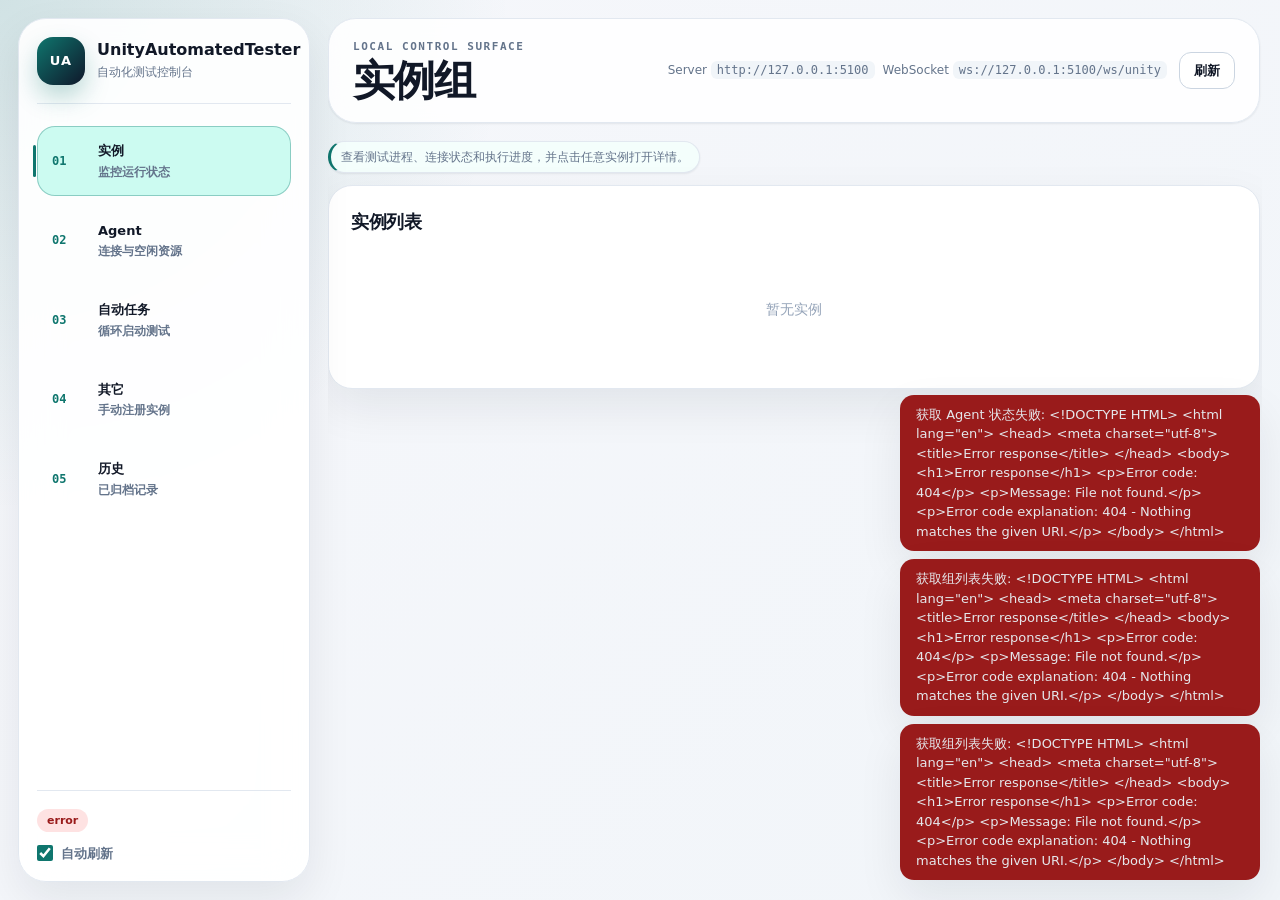
==== commit f25c5c05: "修改差异文件对比" ====
--- a/server/app/web/index.html
+++ b/server/app/web/index.html
@@ -7,7 +7,7 @@
 <meta name="theme-color" content="#f6f7fb" media="(prefers-color-scheme:light)">
 <meta name="theme-color" content="#080b12" media="(prefers-color-scheme:dark)">
 <title>UnityAutomatedTester</title>
-<link rel="stylesheet" href="styles.css?v=20260714-overlay-zindex">
+<link rel="stylesheet" href="styles.css?v=20260716-file-diff">
 </head>
 <body>
 <a href="#main-content" class="skip-link">跳转到主内容</a>
@@ -138,32 +138,10 @@
             </div>
           </div>
         </div>
-        <div style="display:flex;gap:16px;align-items:center;margin-top:10px">
-          <label style="display:flex;align-items:center;gap:6px;font-size:13px;cursor:pointer">
-            <input type="checkbox" id="chk-clean-id" checked> 归一化动态 ID
-          </label>
-          <label style="display:flex;align-items:center;gap:6px;font-size:13px;cursor:pointer">
-            <input type="checkbox" id="chk-clean-content" checked> 清洗日志噪音
-          </label>
-        </div>
         <div class="form-actions" style="margin-top:10px">
           <button type="button" class="btn-primary" onclick="runFileDiff()">对比</button>
         </div>
         <div id="filediff-error" class="error-box" role="alert" aria-live="assertive" hidden></div>
-        <div id="filediff-result" style="margin-top:12px;display:none">
-          <div id="filediff-summary" style="font-size:13px;margin-bottom:8px"></div>
-          <div style="overflow-x:auto">
-            <table class="diff-table" style="width:100%;border-collapse:collapse;table-layout:fixed">
-              <thead>
-                <tr>
-                  <th class="diff-label" style="width:50%">文件 A（基准）</th>
-                  <th class="diff-label" style="width:50%">文件 B（对比）</th>
-                </tr>
-              </thead>
-              <tbody id="filediff-body"></tbody>
-            </table>
-          </div>
-        </div>
       </section>
 
     </section>
@@ -341,6 +319,6 @@
   </div>
 </div>
 
-<script src="app.js?v=20260714-keep-auto-detail"></script>
+<script src="app.js?v=20260716-file-diff"></script>
 </body>
 </html>
